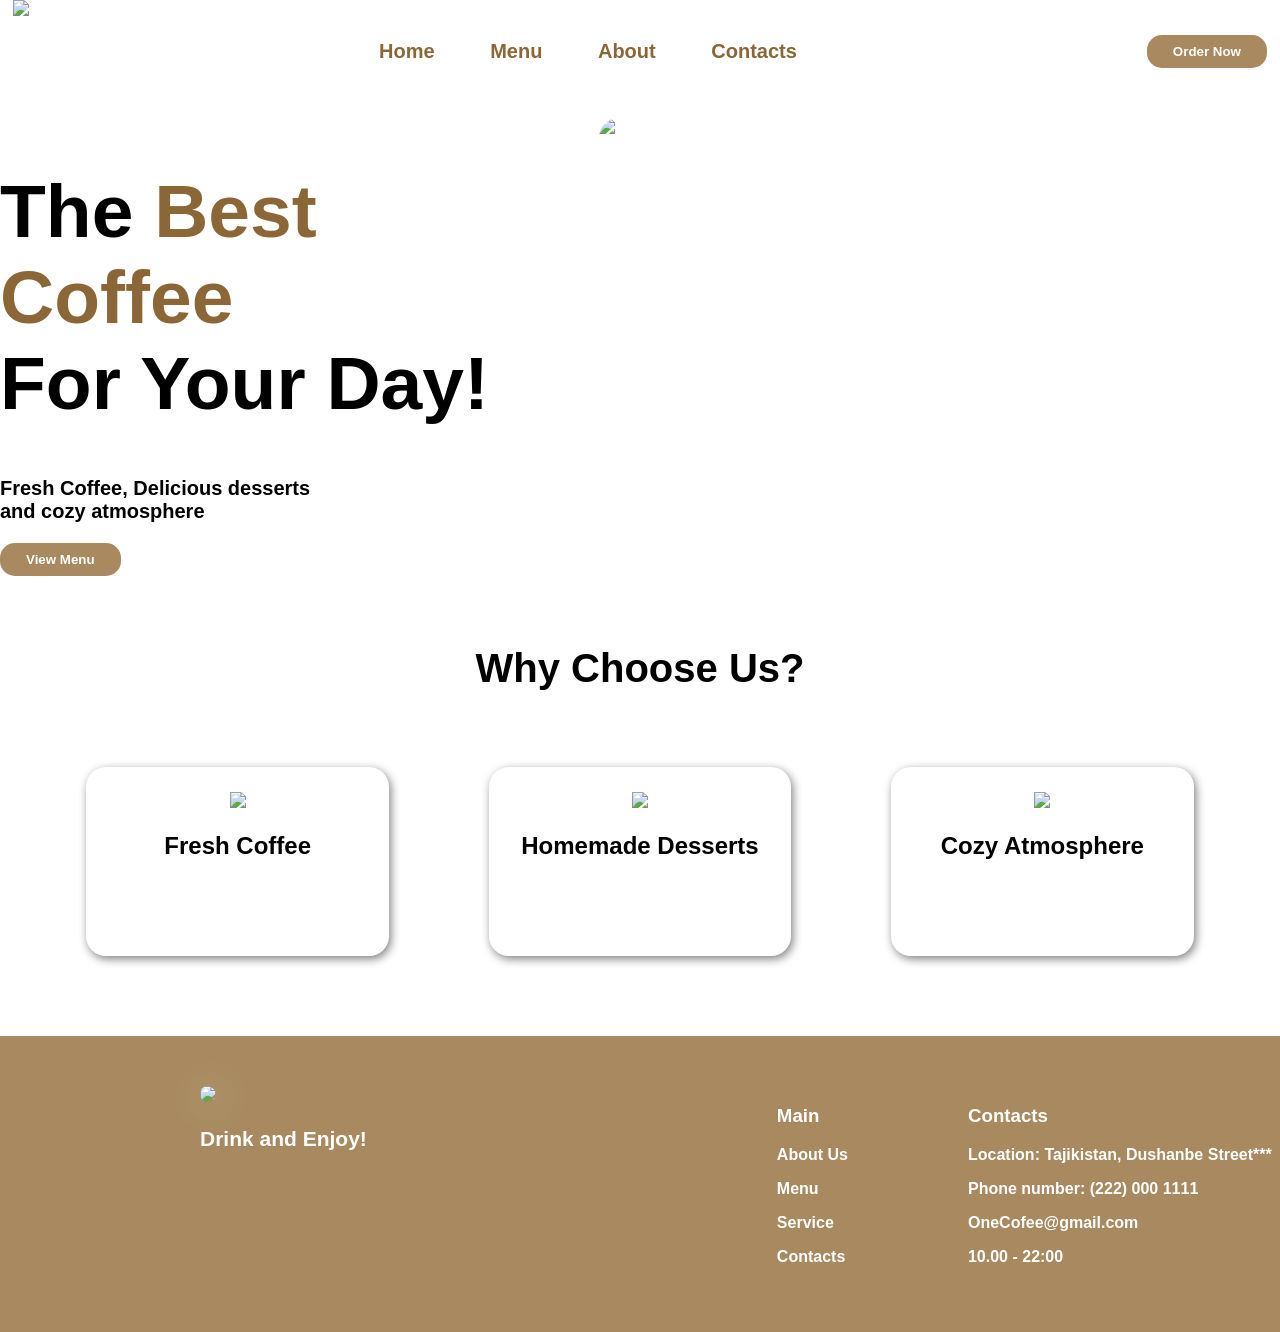
==== index.html @ 2e90ab83 "Add files via upload" ====
<!DOCTYPE html>
<html lang="en">
<head>
    <meta charset="UTF-8">
    <meta name="viewport" content="width=device-width, initial-scale=1.0">
    <title>OneCafe</title>
    <link rel="stylesheet" href="style.css">    
</head>
<body>
  <header>
    <a href="index.html">
    <div class="div1">
      <img src="images21/i (24).webp" width="100px"> 
    </div>
  </a>
    <div class="div2">
<a href="index.html">Home</a>
<a href="menu.html">Menu</a>
<a href="about.html">About</a>
<a href="contacts.html">Contacts</a>
    </div>
    <div class="div3">
    <button>Order Now</button>
    </div>
  </header>
  <main>
    <div>
    <h1>The <span>Best Coffee</span><br>For Your Day!</h1>
    <p>Fresh Coffee, Delicious desserts<br> and cozy atmosphere </p>
    <button>View Menu</button>
  </div>
    <img src="images21/web28.jpg" width="780px">
  </main>
  <h1 style="text-align: center; margin-top: 70px; font-size: 40px;">Why Choose Us?</h1>
  <div class="why">

  <div class="card">
  <div >
    <img src="images21/i (29).webp" width="70px">
    <h2>Fresh Coffee</h2>
  </div>
  <div>
    <img src="images21/i (28).webp" width="70px">
    <h2>Homemade Desserts</h2>
  </div>
   <div>
    <img src="images21/31.webp" width="73px">
    <h2>Cozy Atmosphere</h2>
  </div>
</div>
</div>
<footer>
  <div>
    <img src="images21/i (24).webp" width="120px"> 
    <p style="font-size: 21px; color: rgb(255, 255, 255);">Drink and Enjoy!</p>
    </div>
    <div class="cardi">
       <h3>Main</h3>
       <p>About Us</p>
       <p>Menu</p>
       <p>Service</p>
       <p>Contacts</p>
    </div>
     <div>
       <h3>Contacts</h3>
       <p>Location: Tajikistan, Dushanbe Street***</p>
       <p>Phone number: (222) 000 1111</p>
       <p>OneCofee@gmail.com</p>
       <p>10.00 - 22:00</p>
    </div>

</footer>
</body>
</html>
---- style.css ----
header{
  display: flex;
  justify-content: center;
  gap:300px;
}
a{
 text-decoration: none;
 margin-right: 50px;
 color: rgb(139, 103, 55);
 font-weight: bold;
}
.div2 {
  padding-top: 40px;
  font-size: 20px;
  
}
.div3{
  padding-top: 35px;
}
header button{
  padding: 9px 26px;
  border: none;
  border-radius: 15px;
  font-family: 'Segoe UI', Tahoma, Geneva, Verdana, sans-serif;
  background-color: rgb(168, 137, 96);
  transition: 0.5s;
  color: white;
  font-weight: bold;
}
header button:hover{
  background-color: rgb(227, 188, 136);
  border-radius: 20px;
  color: black;
}
body{
  font-family: 'Segoe UI', Tahoma, Geneva, Verdana, sans-serif;
  margin: 0;
}
main{
  display: flex;
  justify-content: center;
  gap: 100px;
  margin-top: 50px;
}
span{
  color: rgb(139, 103, 55);
}
main h1{
  font-size: 75px
}
main p{
  font-size: 20px;
  font-weight: bold;
}
main img{
  border-radius: 20px;
}
main button{
  padding: 9px 26px;
  border: none;
  border-radius: 15px;
  font-family: 'Segoe UI', Tahoma, Geneva, Verdana, sans-serif;
  background-color: rgb(168, 137, 96);
  transition: 0.5s;
  color: white;
  font-weight: bold;
}
main button:hover{
  background-color: rgb(227, 188, 136);
  border-radius: 20px;
  color: black;
}
.why{
  display: flex;
  gap: 60px;
  justify-content: center;
}
.card{
  margin-top: 50px;
  display: flex;
  text-align: center;
  gap: 100px;
  margin-bottom: 80px;
}
.card div{
  box-shadow: 2px 3px 10px grey;
  width: 8cm;
  height: 5cm;
  border-radius: 20px;
  border: none;
}
.card img{
  margin-top: 25px;
} 
footer{
  display: flex;
  gap: 120px;
  padding-left: 200px;
  padding-top: 50px;
  padding-bottom: 50px;
  background-color: rgb(168, 137, 96);
  color: white;
  font-family: 'Segoe UI', Tahoma, Geneva, Verdana, sans-serif;
  font-weight: bold;
}
.cardi{
  margin-left: 290px;
}
footer img{
  border-radius: 70px;
  box-shadow: 3px 3px 40px  rgb(214, 204, 148);
}
.main1 img{
  border-radius: 50px;
   
} 
.main1 div{
  box-shadow: 2px 2px 30px grey;
  border-radius: 20px;
  padding: 25px 35px 40px;
  border: none;
  width: 8cm;
  height: 12cm;
  transition: 0.3s ease-in-out;
}
.main1 div:hover{
  transform: translateY(-4px);
  box-shadow: 2px 5px 40px rgb(168, 137, 96);
  border-radius: 25px;
  background-color: rgb(248, 240, 229);
}
.main1 div button{
   padding: 9px 26px;
  border: none;
  border-radius: 15px;
  font-family: 'Segoe UI', Tahoma, Geneva, Verdana, sans-serif;
  background-color: rgb(168, 137, 96);
  transition: 0.5s;
  color: white;
  font-weight: bold;
  
}
.main1 button:hover{
  background-color: rgb(227, 188, 136);
  border-radius: 20px;
  color: black;
}
.main1{
  text-align: center;
  display: flex;
  flex-wrap: wrap;
  margin-top: 70px;
  margin-bottom: 80px;
  margin-left: 70px;
  gap: 140px;
  margin-right: 70px;
}
.main2{
  margin-bottom: 80px;
  margin-top: 50px;
  gap: 180px;
}
.card2{
  margin-top: 50px;
  display: flex;
  text-align: center;
  gap: 100px;
  margin-bottom: 80px;
  margin-left: 180px;
  margin-right: 180px;
}
.card2 div{
    box-shadow: 2px 3px 10px grey;
  width: 8cm;
  height: 5cm;
  border-radius: 20px;
  border: none;
}
.card2 img{
  margin-top: 25px;
} 
.main3 .cont{
  margin-top: 40px;
  margin-bottom: 200px;
   font-family: 'Trebuchet MS', 'Lucida Sans Unicode', 'Lucida Grande', 'Lucida Sans', Arial, sans-serif;
}
input{
    padding: 13px 55px;
    margin-top: 20px;
    border-radius: 10px;
    border: none;
    box-shadow: 2px 5px 10px rgb(187, 186, 186) ;
    transition: 0.5s;
}
label{
    margin-right:22px;
    font-size: 19px;
}
input:focus{
    transform: translate(4px);
  box-shadow: 1px 2px 13px   rgb(235, 188, 128);
  border-radius: 16px;
}
.main3{
  gap: 200px;
  margin-bottom: 60px;
  font-weight: bold;
}
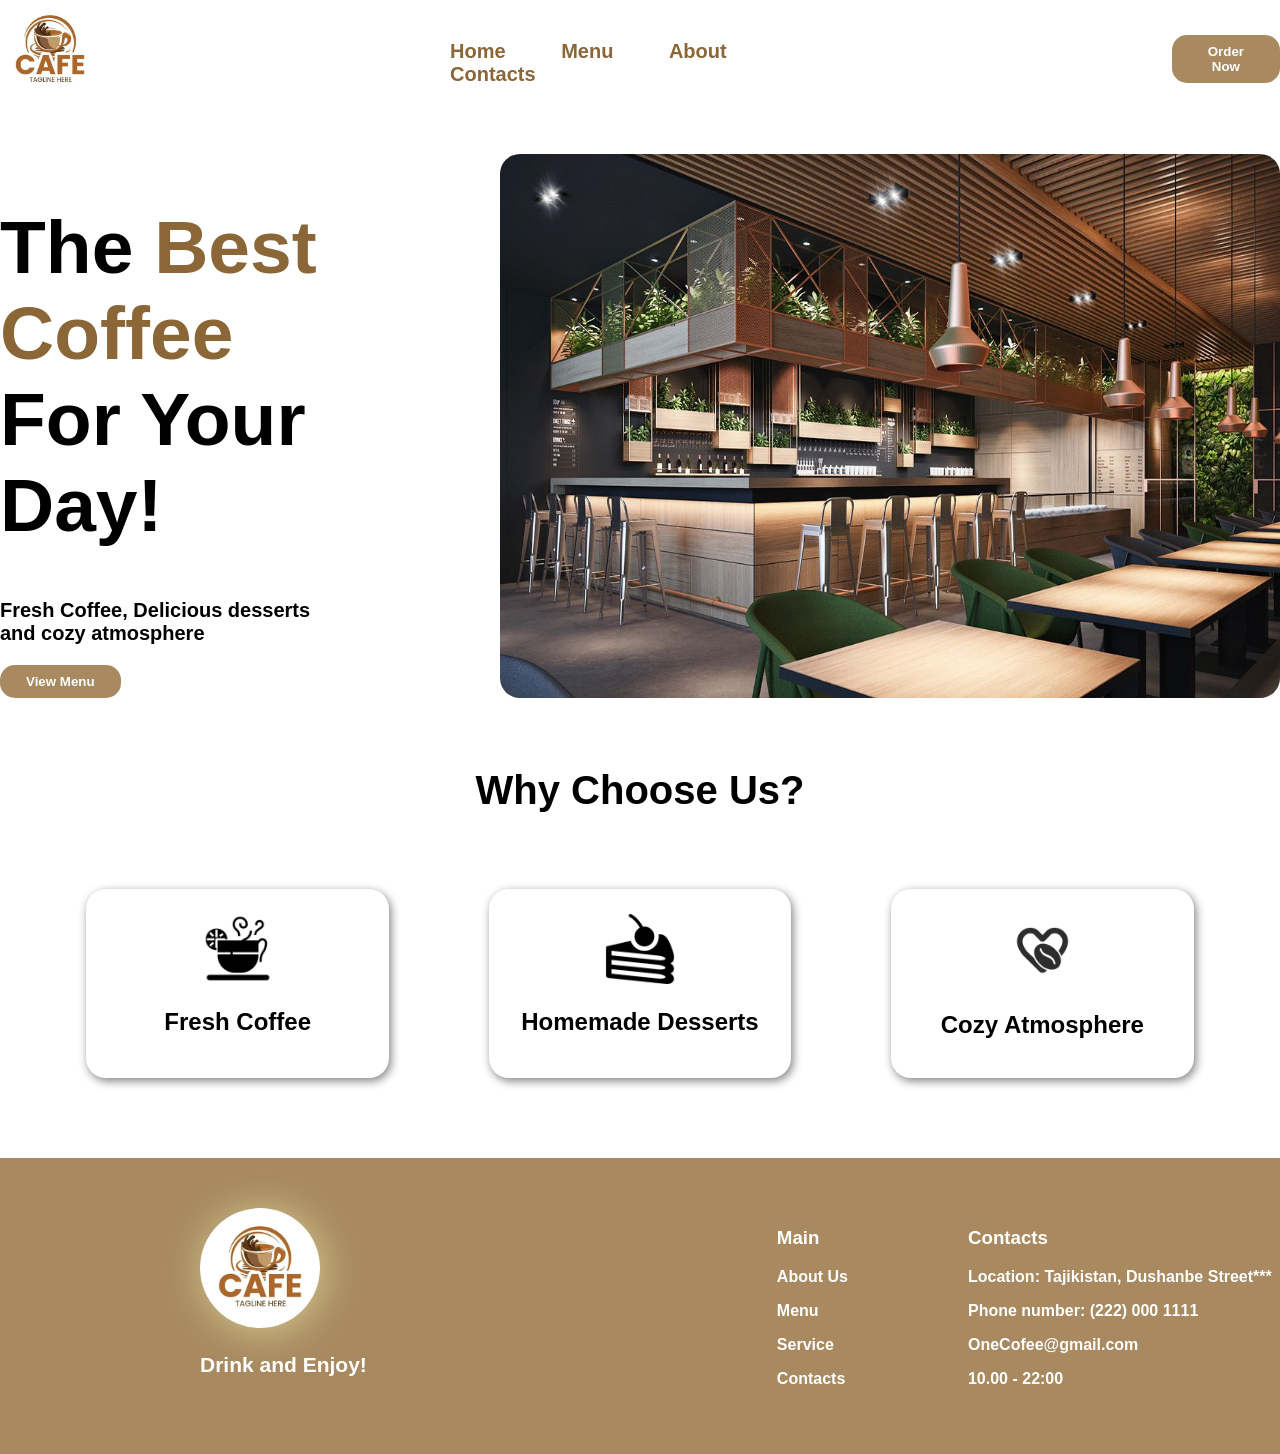
==== commit f000d5c6: "Update index.html" ====
--- a/index.html
+++ b/index.html
@@ -10,7 +10,7 @@
   <header>
     <a href="index.html">
     <div class="div1">
-      <img src="images21/i (24).webp" width="100px"> 
+      <img src="i (24).webp" width="100px"> 
     </div>
   </a>
     <div class="div2">
@@ -29,29 +29,29 @@
     <p>Fresh Coffee, Delicious desserts<br> and cozy atmosphere </p>
     <button>View Menu</button>
   </div>
-    <img src="images21/web28.jpg" width="780px">
+    <img src="web28.jpg" width="780px">
   </main>
   <h1 style="text-align: center; margin-top: 70px; font-size: 40px;">Why Choose Us?</h1>
   <div class="why">
 
   <div class="card">
   <div >
-    <img src="images21/i (29).webp" width="70px">
+    <img src="i (29).webp" width="70px">
     <h2>Fresh Coffee</h2>
   </div>
   <div>
-    <img src="images21/i (28).webp" width="70px">
+    <img src="i (28).webp" width="70px">
     <h2>Homemade Desserts</h2>
   </div>
    <div>
-    <img src="images21/31.webp" width="73px">
+    <img src="31.webp" width="73px">
     <h2>Cozy Atmosphere</h2>
   </div>
 </div>
 </div>
 <footer>
   <div>
-    <img src="images21/i (24).webp" width="120px"> 
+    <img src="i (24).webp" width="120px"> 
     <p style="font-size: 21px; color: rgb(255, 255, 255);">Drink and Enjoy!</p>
     </div>
     <div class="cardi">
@@ -71,4 +71,4 @@
 
 </footer>
 </body>
-</html>+</html>
